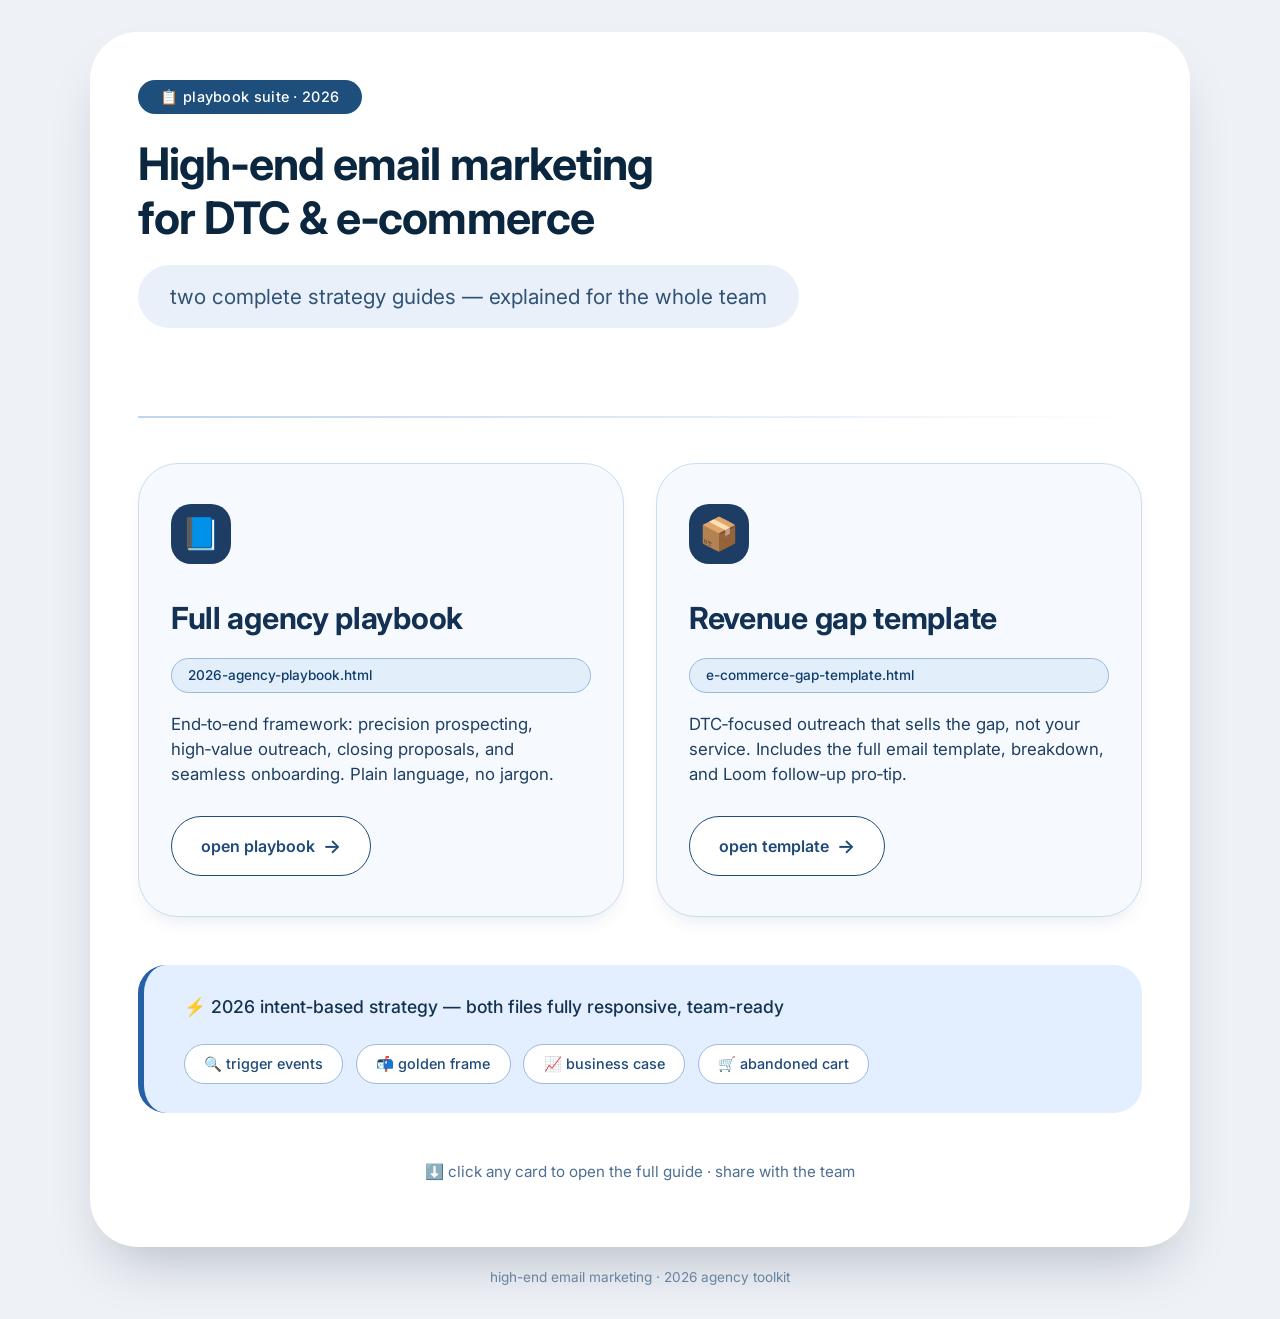
==== guide/index.html @ 991d90e2 "Add files via upload" ====
<!DOCTYPE html>
<html lang="en">
<head>
    <meta charset="UTF-8">
    <meta name="viewport" content="width=device-width, initial-scale=1.0, maximum-scale=5.0">
    <title>2026 Agency Playbook · home</title>
    <link rel="preconnect" href="https://fonts.googleapis.com">
    <link rel="preconnect" href="https://fonts.gstatic.com" crossorigin>
    <link href="https://fonts.googleapis.com/css2?family=Inter:opsz,wght@14..32,400;14..32,500;14..32,600;14..32,700&display=swap" rel="stylesheet">
    <style>
        * {
            margin: 0;
            padding: 0;
            box-sizing: border-box;
        }
        body {
            background: #eef2f7;
            font-family: 'Inter', sans-serif;
            line-height: 1.5;
            color: #152b40;
            min-height: 100vh;
            display: flex;
            flex-direction: column;
            align-items: center;
            justify-content: center;
            padding: 2rem 1.5rem;
        }
        .home-container {
            max-width: 1100px;
            width: 100%;
            background: white;
            border-radius: 3rem;
            box-shadow: 0 30px 55px -20px rgba(0,20,45,0.25);
            overflow: hidden;
            padding: 3rem 3rem 4rem 3rem;
        }
        .badge {
            background: #1d4e7c;
            color: white;
            padding: 0.4rem 1.4rem;
            border-radius: 40px;
            font-size: 0.9rem;
            font-weight: 500;
            display: inline-block;
            margin-bottom: 1.5rem;
            letter-spacing: 0.3px;
        }
        h1 {
            font-size: 2.8rem;
            font-weight: 700;
            letter-spacing: -0.02em;
            line-height: 1.2;
            color: #0b263f;
            max-width: 800px;
        }
        .subhead {
            font-size: 1.3rem;
            color: #2f5275;
            margin-top: 1.2rem;
            margin-bottom: 3rem;
            background: #e9f0fa;
            padding: 1rem 2rem;
            border-radius: 60px;
            display: inline-block;
        }
        .divider {
            height: 2px;
            background: linear-gradient(90deg, #c0d4ec, transparent);
            margin: 2.5rem 0 2.8rem 0;
        }
        .cards-grid {
            display: grid;
            grid-template-columns: repeat(auto-fit, minmax(300px, 1fr));
            gap: 2rem;
            margin: 2rem 0 2rem;
        }
        .card {
            background: #f6faff;
            border-radius: 2.5rem;
            padding: 2.5rem 2rem;
            border: 1px solid #caddf0;
            transition: all 0.2s ease;
            box-shadow: 0 10px 20px -10px rgba(27, 56, 92, 0.15);
            display: flex;
            flex-direction: column;
        }
        .card:hover {
            transform: translateY(-6px);
            border-color: #6688b0;
            box-shadow: 0 25px 30px -12px #1d385360;
        }
        .card-icon {
            background: #1d3d64;
            width: 60px;
            height: 60px;
            border-radius: 20px;
            display: flex;
            align-items: center;
            justify-content: center;
            color: white;
            font-size: 2rem;
            margin-bottom: 2rem;
        }
        .card h2 {
            font-size: 1.9rem;
            font-weight: 700;
            color: #123153;
            margin-bottom: 1rem;
            letter-spacing: -0.01em;
        }
        .card .file-name {
            font-family: 'Inter', monospace;
            background: #e3eefb;
            padding: 0.4rem 1rem;
            border-radius: 40px;
            font-size: 0.85rem;
            font-weight: 500;
            color: #0e3d6b;
            display: inline-block;
            margin-bottom: 1.2rem;
            border: 1px solid #98b9dd;
        }
        .card p {
            color: #1f3f61;
            margin-bottom: 1.8rem;
            font-size: 1.05rem;
            flex-grow: 1;
        }
        .btn {
            background: white;
            border: 1.5px solid #1f4a7a;
            color: #1f4a7a;
            padding: 0.9rem 1.8rem;
            border-radius: 40px;
            font-weight: 600;
            font-size: 1rem;
            text-decoration: none;
            display: inline-flex;
            align-items: center;
            justify-content: center;
            gap: 0.5rem;
            transition: 0.15s;
            width: fit-content;
        }
        .btn:hover {
            background: #1f4a7a;
            color: white;
            border-color: #1f4a7a;
        }
        .btn i {
            font-size: 1.2rem;
            font-style: normal;
        }
        .feature-note {
            background: #e3efff;
            border-radius: 28px;
            padding: 1.8rem 2.5rem;
            margin-top: 3rem;
            border-left: 6px solid #2660a5;
            display: flex;
            flex-wrap: wrap;
            align-items: center;
            justify-content: space-between;
            gap: 1.5rem;
        }
        .feature-note p {
            font-size: 1.1rem;
            font-weight: 500;
            color: #13324f;
        }
        .pill-list {
            display: flex;
            flex-wrap: wrap;
            gap: 0.8rem;
        }
        .pill {
            background: white;
            border-radius: 40px;
            padding: 0.5rem 1.2rem;
            font-size: 0.9rem;
            font-weight: 500;
            color: #1f4a7a;
            border: 1px solid #9db9db;
        }
        .footer-note {
            text-align: center;
            margin-top: 3rem;
            color: #4d6f94;
            font-size: 0.95rem;
        }
        @media (max-width: 700px) {
            .home-container { padding: 2rem 1.5rem; }
            h1 { font-size: 2.2rem; }
            .subhead { font-size: 1.1rem; }
        }
    </style>
</head>
<body>
<div class="home-container">
    
    <span class="badge">📋 playbook suite · 2026</span>
    <h1>High‑end email marketing<br>for DTC & e‑commerce</h1>
    <div class="subhead">two complete strategy guides — explained for the whole team</div>

    <div class="divider"></div>

    <!-- card grid linking the two files -->
    <div class="cards-grid">
        
        <!-- Card 1: main agency playbook -->
        <div class="card">
            <div class="card-icon">📘</div>
            <h2>Full agency playbook</h2>
            <span class="file-name">2026-agency-playbook.html</span>
            <p>End‑to‑end framework: precision prospecting, high‑value outreach, closing proposals, and seamless onboarding. Plain language, no jargon.</p>
            <a href="2026-agency-playbook.html" class="btn" target="_blank" rel="noopener">open playbook <i>→</i></a>
        </div>

        <!-- Card 2: e‑commerce gap template (standalone) -->
        <div class="card">
            <div class="card-icon">📦</div>
            <h2>Revenue gap template</h2>
            <span class="file-name">e-commerce-gap-template.html</span>
            <p>DTC‑focused outreach that sells the gap, not your service. Includes the full email template, breakdown, and Loom follow‑up pro‑tip.</p>
            <a href="e-commerce-gap-template.html" class="btn" target="_blank" rel="noopener">open template <i>→</i></a>
        </div>
    </div>

    <!-- feature summary / what’s inside -->
    <div class="feature-note">
        <p>⚡ 2026 intent‑based strategy — both files fully responsive, team‑ready</p>
        <div class="pill-list">
            <span class="pill">🔍 trigger events</span>
            <span class="pill">📬 golden frame</span>
            <span class="pill">📈 business case</span>
            <span class="pill">🛒 abandoned cart</span>
        </div>
    </div>

    <div class="footer-note">
        ⬇️ click any card to open the full guide · share with the team
    </div>

</div>
<!-- small credit (optional) -->
<p style="margin-top: 1.2rem; color: #6783a1; font-size: 0.85rem;">high-end email marketing · 2026 agency toolkit</p>
</body>
</html>
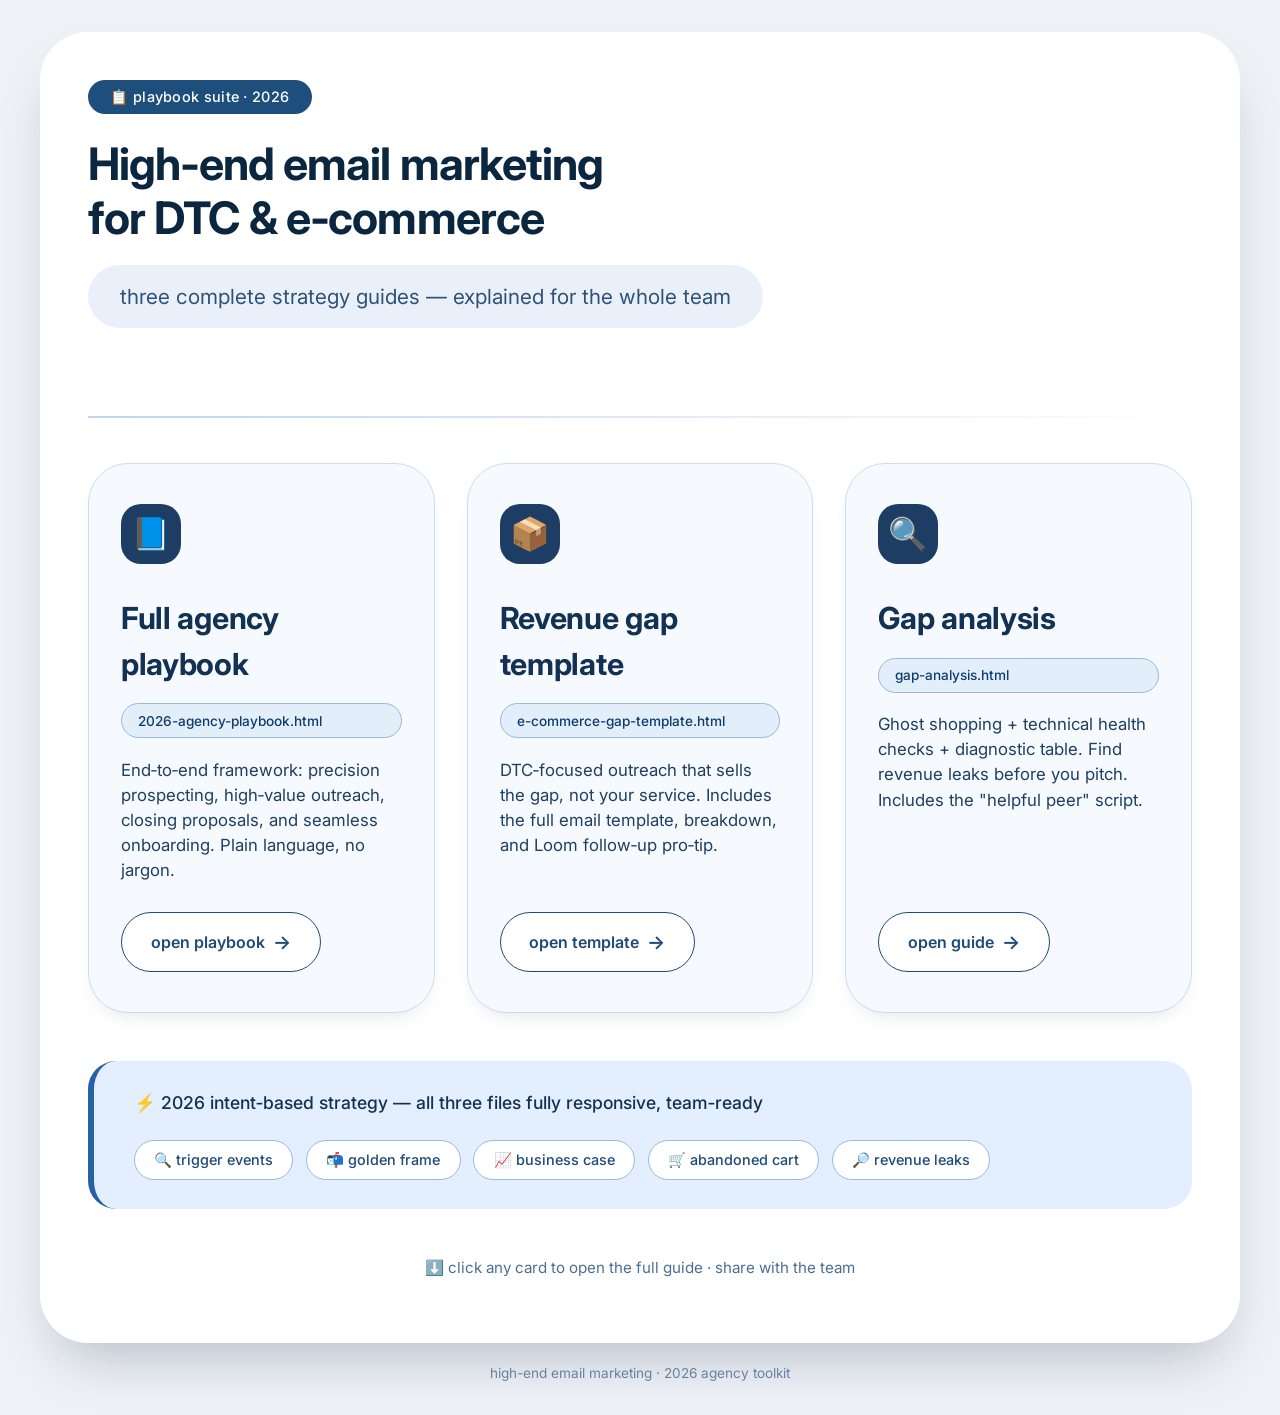
==== commit 46b7eb4d: "Add files via upload" ====
--- a/guide/index.html
+++ b/guide/index.html
@@ -26,7 +26,7 @@
             padding: 2rem 1.5rem;
         }
         .home-container {
-            max-width: 1100px;
+            max-width: 1200px;
             width: 100%;
             background: white;
             border-radius: 3rem;
@@ -70,7 +70,7 @@
         }
         .cards-grid {
             display: grid;
-            grid-template-columns: repeat(auto-fit, minmax(300px, 1fr));
+            grid-template-columns: repeat(auto-fit, minmax(280px, 1fr));
             gap: 2rem;
             margin: 2rem 0 2rem;
         }
@@ -200,11 +200,11 @@
     
     <span class="badge">📋 playbook suite · 2026</span>
     <h1>High‑end email marketing<br>for DTC & e‑commerce</h1>
-    <div class="subhead">two complete strategy guides — explained for the whole team</div>
+    <div class="subhead">three complete strategy guides — explained for the whole team</div>
 
     <div class="divider"></div>
 
-    <!-- card grid linking the two files -->
+    <!-- card grid linking the three files -->
     <div class="cards-grid">
         
         <!-- Card 1: main agency playbook -->
@@ -224,16 +224,26 @@
             <p>DTC‑focused outreach that sells the gap, not your service. Includes the full email template, breakdown, and Loom follow‑up pro‑tip.</p>
             <a href="e-commerce-gap-template.html" class="btn" target="_blank" rel="noopener">open template <i>→</i></a>
         </div>
+
+        <!-- Card 3: Gap analysis (new) -->
+        <div class="card">
+            <div class="card-icon">🔍</div>
+            <h2>Gap analysis</h2>
+            <span class="file-name">gap-analysis.html</span>
+            <p>Ghost shopping + technical health checks + diagnostic table. Find revenue leaks before you pitch. Includes the "helpful peer" script.</p>
+            <a href="gap-analysis.html" class="btn" target="_blank" rel="noopener">open guide <i>→</i></a>
+        </div>
     </div>
 
-    <!-- feature summary / what’s inside -->
+    <!-- feature summary / what’s inside (updated with three) -->
     <div class="feature-note">
-        <p>⚡ 2026 intent‑based strategy — both files fully responsive, team‑ready</p>
+        <p>⚡ 2026 intent‑based strategy — all three files fully responsive, team‑ready</p>
         <div class="pill-list">
             <span class="pill">🔍 trigger events</span>
             <span class="pill">📬 golden frame</span>
             <span class="pill">📈 business case</span>
             <span class="pill">🛒 abandoned cart</span>
+            <span class="pill">🔎 revenue leaks</span>
         </div>
     </div>
 
@@ -242,7 +252,7 @@
     </div>
 
 </div>
-<!-- small credit (optional) -->
+<!-- small credit -->
 <p style="margin-top: 1.2rem; color: #6783a1; font-size: 0.85rem;">high-end email marketing · 2026 agency toolkit</p>
 </body>
 </html>
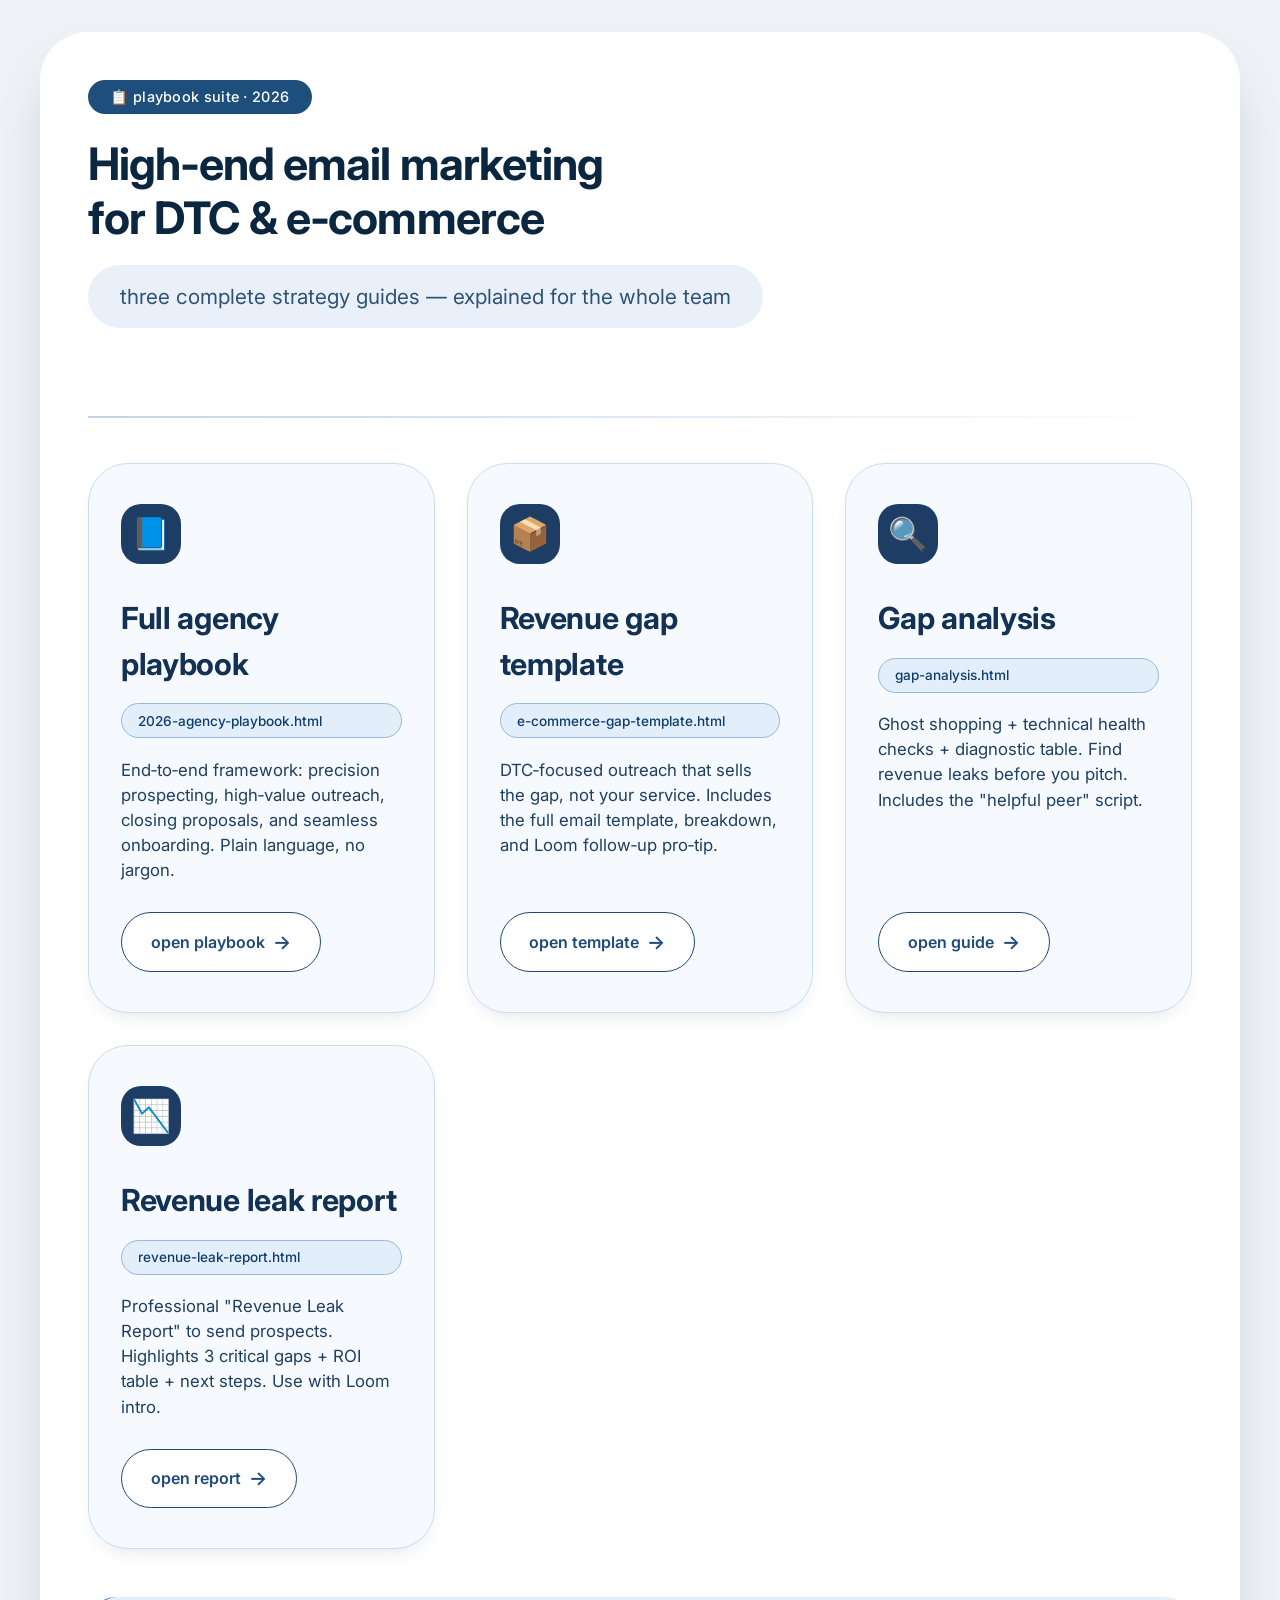
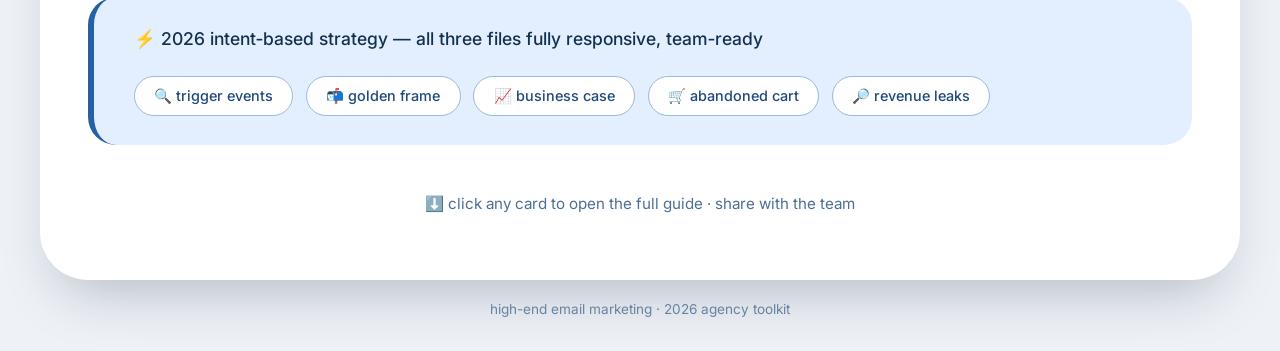
==== commit a215762c: "Add files via upload" ====
--- a/guide/index.html
+++ b/guide/index.html
@@ -233,6 +233,15 @@
             <p>Ghost shopping + technical health checks + diagnostic table. Find revenue leaks before you pitch. Includes the "helpful peer" script.</p>
             <a href="gap-analysis.html" class="btn" target="_blank" rel="noopener">open guide <i>→</i></a>
         </div>
+		
+		<!-- Card 4: Revenue Leak Report (high-conversion asset) -->
+        <div class="card">
+            <div class="card-icon">📉</div>
+            <h2>Revenue leak report</h2>
+            <span class="file-name">revenue-leak-report.html</span>
+            <p>Professional "Revenue Leak Report" to send prospects. Highlights 3 critical gaps + ROI table + next steps. Use with Loom intro.</p>
+            <a href="revenue-leak-report.html" class="btn" target="_blank" rel="noopener">open report <i>→</i></a>
+        </div>
     </div>
 
     <!-- feature summary / what’s inside (updated with three) -->
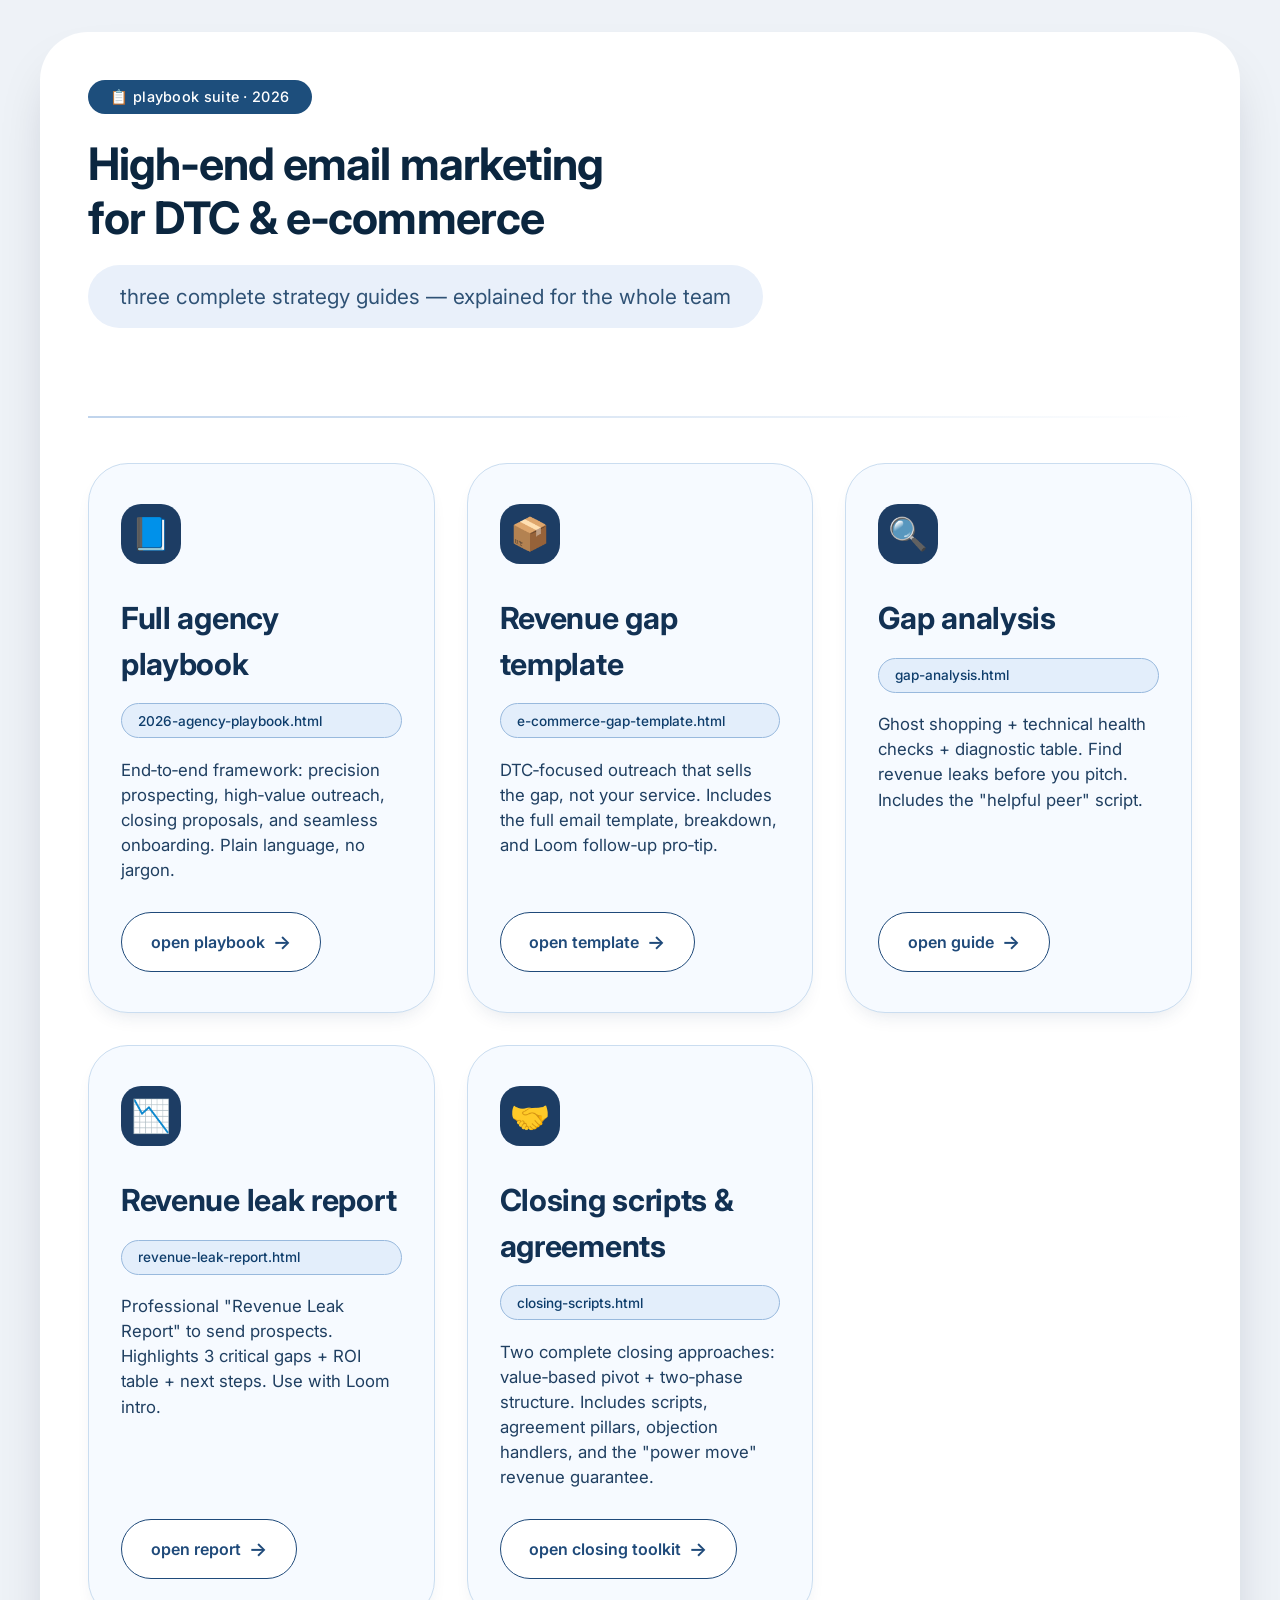
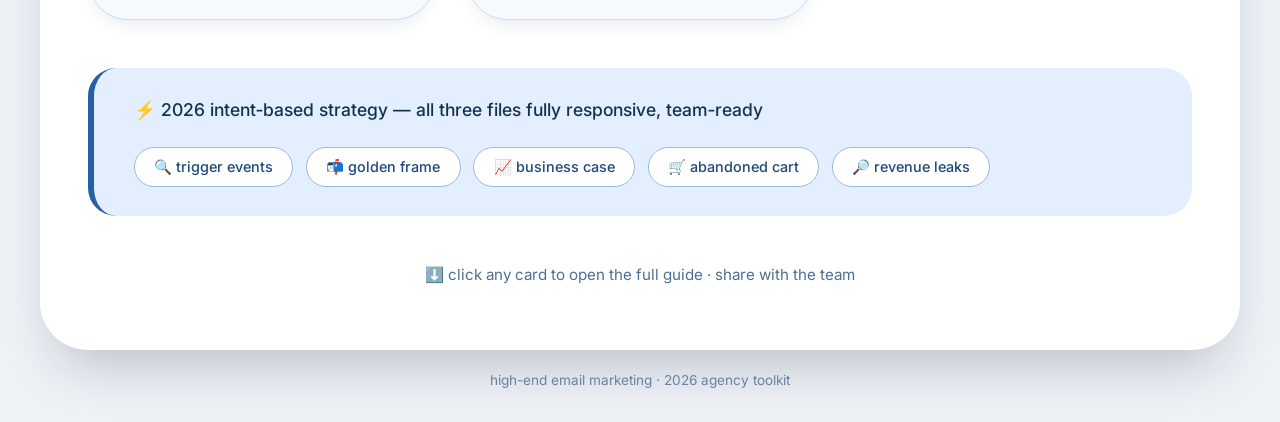
==== commit 2752a6e5: "Add files via upload" ====
--- a/guide/index.html
+++ b/guide/index.html
@@ -242,6 +242,15 @@
             <p>Professional "Revenue Leak Report" to send prospects. Highlights 3 critical gaps + ROI table + next steps. Use with Loom intro.</p>
             <a href="revenue-leak-report.html" class="btn" target="_blank" rel="noopener">open report <i>→</i></a>
         </div>
+		
+		<!-- Card 5: Closing scripts & service agreement (two approaches) -->
+        <div class="card">
+            <div class="card-icon">🤝</div>
+            <h2>Closing scripts & agreements</h2>
+            <span class="file-name">closing-scripts.html</span>
+            <p>Two complete closing approaches: value‑based pivot + two‑phase structure. Includes scripts, agreement pillars, objection handlers, and the "power move" revenue guarantee.</p>
+            <a href="closing-scripts.html" class="btn" target="_blank" rel="noopener">open closing toolkit <i>→</i></a>
+        </div>
     </div>
 
     <!-- feature summary / what’s inside (updated with three) -->
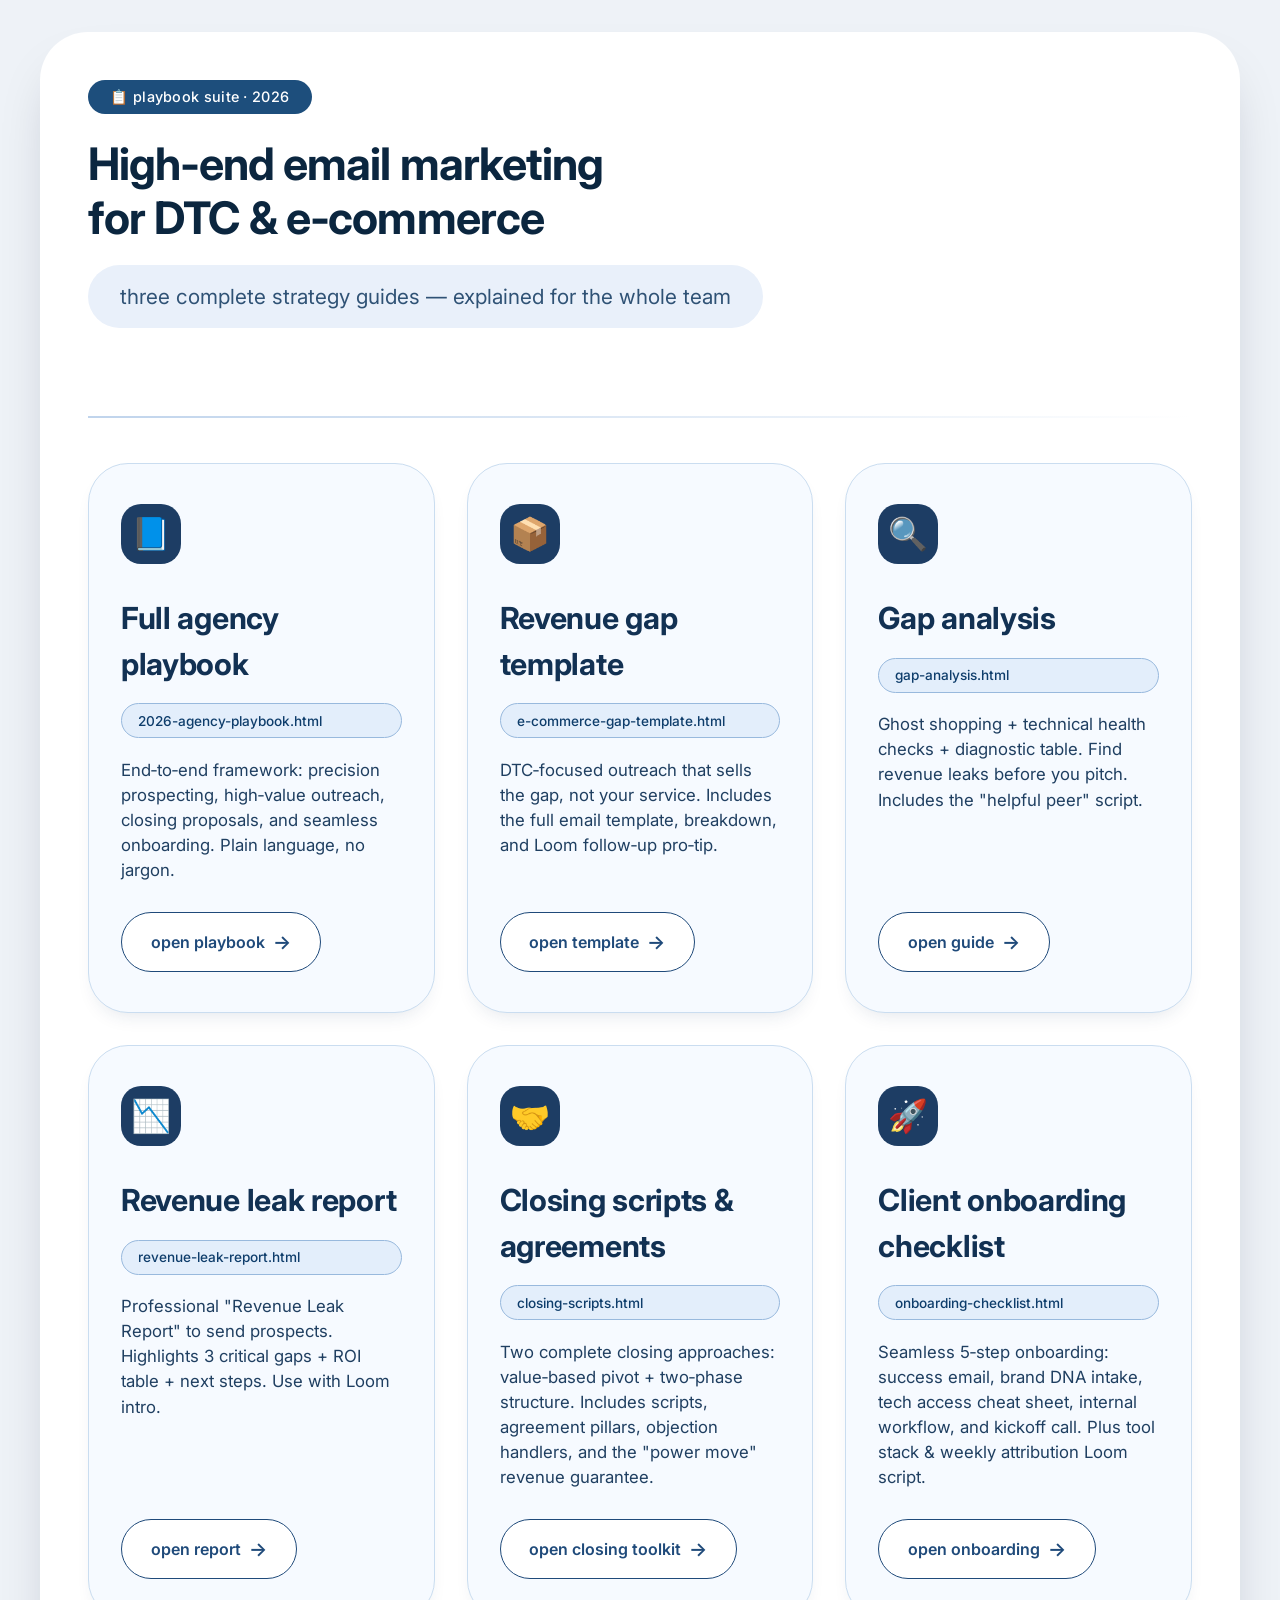
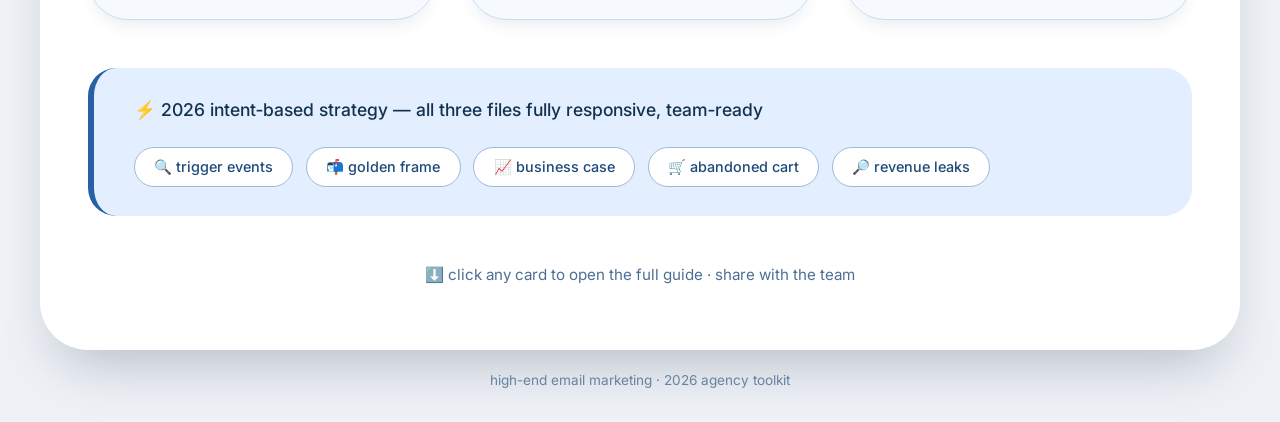
==== commit a796f2c5: "Add files via upload" ====
--- a/guide/index.html
+++ b/guide/index.html
@@ -251,6 +251,15 @@
             <p>Two complete closing approaches: value‑based pivot + two‑phase structure. Includes scripts, agreement pillars, objection handlers, and the "power move" revenue guarantee.</p>
             <a href="closing-scripts.html" class="btn" target="_blank" rel="noopener">open closing toolkit <i>→</i></a>
         </div>
+		
+		<!-- Card 6: Client onboarding checklist (white‑glove) -->
+        <div class="card">
+            <div class="card-icon">🚀</div>
+            <h2>Client onboarding checklist</h2>
+            <span class="file-name">onboarding-checklist.html</span>
+            <p>Seamless 5‑step onboarding: success email, brand DNA intake, tech access cheat sheet, internal workflow, and kickoff call. Plus tool stack & weekly attribution Loom script.</p>
+            <a href="client-onboarding.html" class="btn" target="_blank" rel="noopener">open onboarding <i>→</i></a>
+        </div>
     </div>
 
     <!-- feature summary / what’s inside (updated with three) -->
